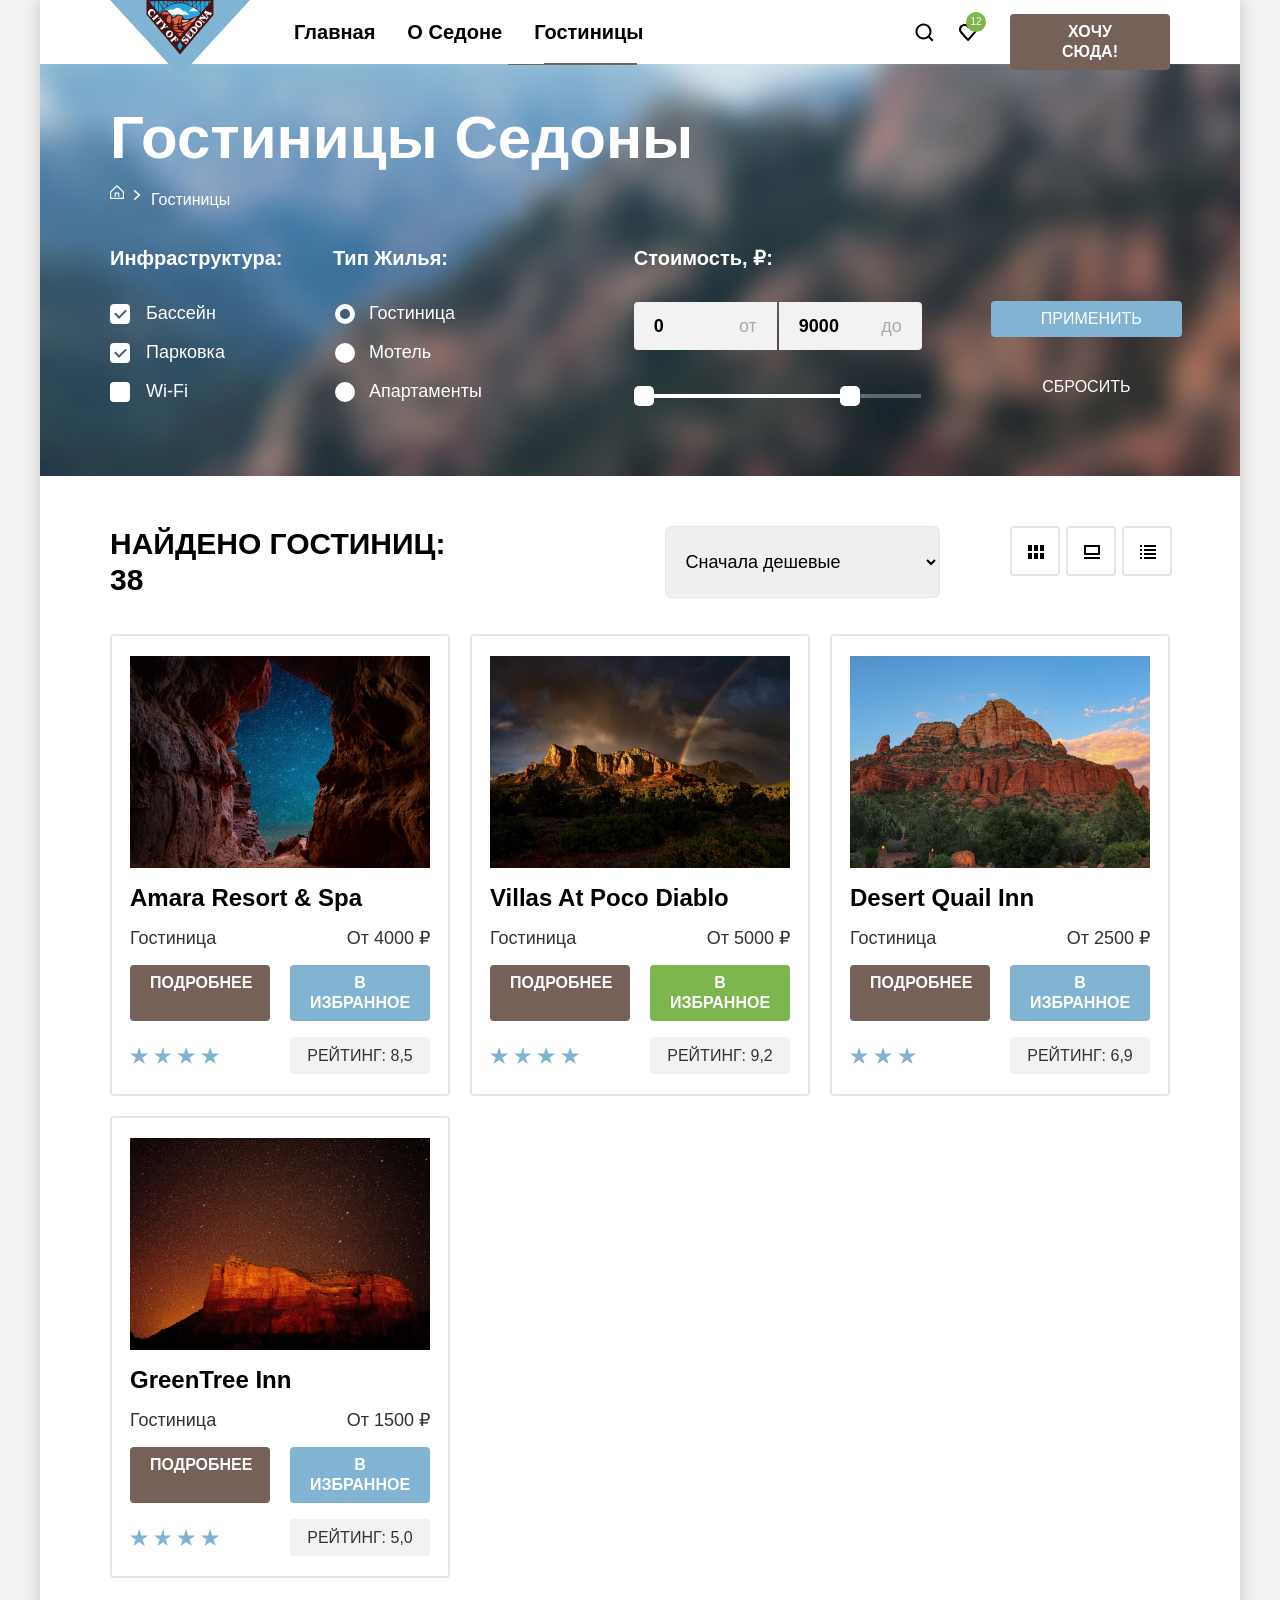
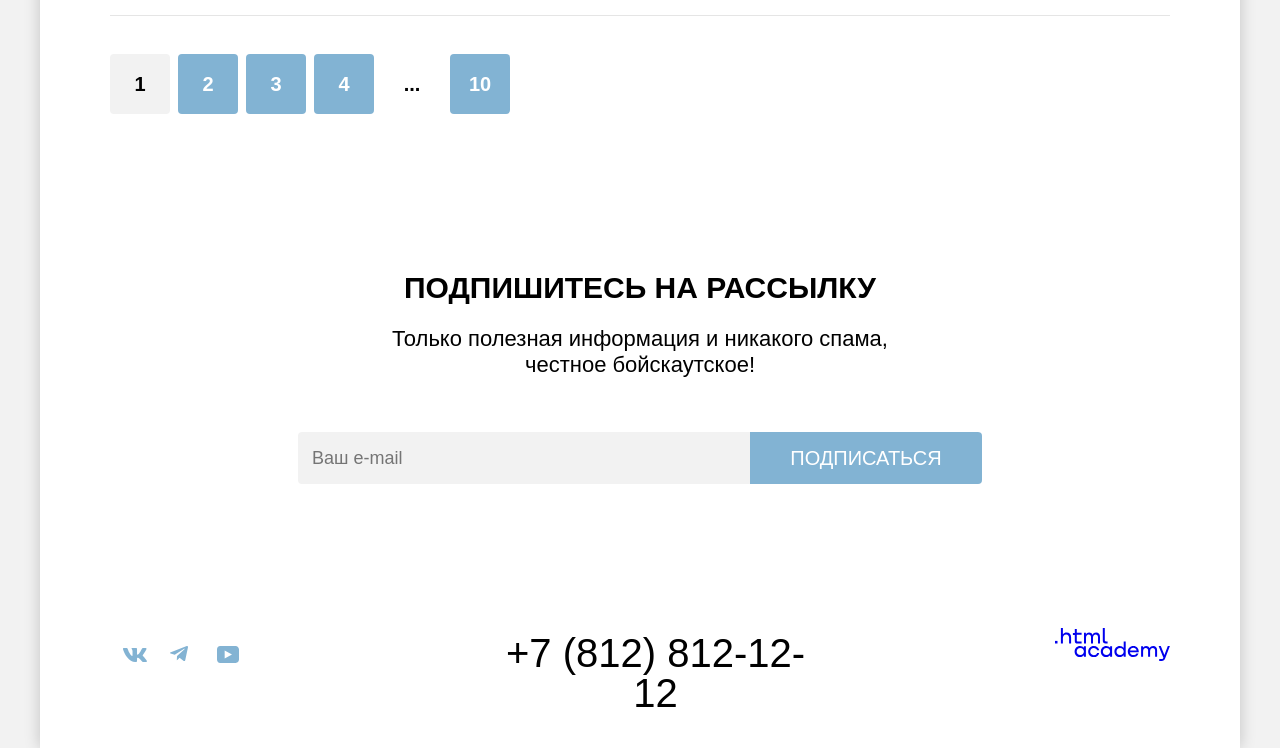
==== catalog.html @ 7a1e3cd8 "Merge pull request #1 from EleonoraZhuravlyova/master" ====
<!DOCTYPE html>
<html lang="ru">

  <head>
    <meta charset="utf-8">
    <title>Каталог</title>
    <link rel="stylesheet" href="styles/styles.css">
  </head>

  <body>
    <div class="page">
      <header class="header">
        <a class="logo-sedona-link" href="https://htmlacademy.ru/">
          <img class="logo-sedona" src="images/logo-sedona.svg" width="140" height="70" alt="Логотип Седона">
        </a>
        <nav class="nav">
          <ul class="nav-list">
            <li class="nav-item">
              <a class="nav-link" href="index.html">Главная</a>
            </li>
            <li class="nav-item">
              <a class="nav-link" href="#">О Седоне</a>
            </li>
            <li class="nav-item activ-page-hotels">
              <a class="nav-link" href="catalog.html">Гостиницы</a>
            </li>
          </ul>
          <ul class="nav-user">
            <li class="nav-user-item">
              <a class="search" href="#">
                <span class="visually-hidden">Поиск</span>
              </a>
            </li>
            <li class="nav-user-item">
              <a class="favorites" href="#">
                <span class="visually-hidden">Избранное</span>
                <span class="number-favorites">12</span>
              </a>
            </li>
            <li class="nav-user-item nav-button">
              <a class="button-wish" href="#">Хочу сюда!</a>
            </li>
          </ul>
        </nav>
      </header>

      <main class="main-inner">
        <div class="inner">
          <header class="inner-header">
            <h1 class="inner-header-title">Гостиницы Седоны</h1>
            <ul class="breadcrumbs">
              <li class="breadcrumbs-item">
                <a class="breadcrumbs-link breadcrumbs-home" href="index.html">
                  <span class="visually-hidden">Домой</span>
                </a>
              </li>
              <li class="breadcrumbs-item">
                <a class="breadcrumbs-link">Гостиницы</a>
              </li>
            </ul>
          </header>


          <form class="filters" action="https://echo.htmlacademy.ru/" method="get">
            <h2 class="visually-hidden">Фильтры</h2>
            <fieldset class="filter-box comfort-box">
              <legend class="filter-title">Инфраструктура:</legend>
              <ul class="filter-list">
                <li class="filter-item">
                  <input class="filter-check control visually-hidden" type="checkbox" name="pool" id="pool" checked>
                  <label class="filter-label control-label checkbox" for="pool">Бассейн</label>
                </li>
                <li class="filter-item">
                  <input class="filter-check control visually-hidden" type="checkbox" name="parking" id="parking"
                    checked>
                  <label class="filter-label control-label checkbox" for="parking">Парковка</label>
                </li>
                <li class="filter-item">
                  <input class="filter-check control visually-hidden" type="checkbox" name="wi-fi" id="wi-fi">
                  <label class="filter-label control-label checkbox" for="wi-fi">Wi-Fi</label>
                </li>
              </ul>
            </fieldset>
            <fieldset class="filter-box type-box">
              <legend class="filter-title">Тип жилья:</legend>
              <ul class="filter-list">
                <li class="filter-item">
                  <input class="filter-check control visually-hidden" type="radio" name="type-house" id="hotel"
                    value="hotel" checked>
                  <label class="filter-label control-label radiobox" for="hotel">Гостиница</label>
                </li>
                <li class="filter-item">
                  <input class="filter-check control visually-hidden" type="radio" name="type-house" id="motel"
                    value="motel">
                  <label class="filter-label control-label radiobox" for="motel">Мотель</label>
                </li>
                <li class="filter-item">
                  <input class="filter-check control visually-hidden" type="radio" name="type-house" id="apartments"
                    value="apartments">
                  <label class="filter-label control-label radiobox" for="apartments">Апартаменты</label>
                </li>
              </ul>
            </fieldset>
            <fieldset class="filter-box price-box">
              <legend class="filter-title">Стоимость, ₽:</legend>
              <ul class="range-form">
                <li class="range-item">
                  <input class="range-input input-min" type="number" name="min-price" id="min-price" value="0">
                  <label class="range-label label-min" for="min-price">от</label>
                </li>
                <li class="range-item">
                  <input class="range-input input-max" type="number" name="max-price" id="max-price" value="9000">
                  <label class="range-label label-max" for="max-price">до</label>
                </li>
              </ul>
              <div class="range-box">
                <div class="range-scale">
                  <div class="range-bar" style="left: 0; width: 226px">
                    <button class="range-toggle toggle-min" type="button">
                      <span class="visually-hidden">Изменить минимальную цену</span>
                    </button>
                    <button class="range-toggle toggle-max" type="button">
                      <span class="visually-hidden">Изменить максимальную цену</span>
                    </button>
                  </div>
                </div>
              </div>
            </fieldset>
            <div class="button-filter">
              <button class="button-look" type="submit">Применить</button>
              <button class="button-reset" type="submit">Сбросить</button>
            </div>
          </form>
        </div>

        <div class="inner-hotel">
          <section class="sorting">
            <h3 class="sorting-title">Найдено гостиниц: 38</h3>
            <select class="sorting-control" aria-label="Сортировка">
              <option value="cheap">Сначала дешевые</option>
              <option value="popular">Сначала популярные</option>
              <option value="expensive">Сначала дорогие</option>
            </select>
            <ul class="view-lists">
              <li class="view-item">
                <a class="view-cards dark-border" href="#">
                  <span class="visually-hidden">Показать карточки</span>
                </a>
              </li>
              <li class="view-item light-border">
                <a class="view-card" href="#">
                  <span class="visually-hidden">Показать карточку</span>
                </a>
              </li>
              <li class="view-item">
                <a class="view-list" href="#">
                  <span class="visually-hidden">Показать список</span>
                </a>
              </li>
            </ul>
          </section>
          <section class="cards-hotels">
            <h2 class="visually-hidden">Карточки отелей</h2>
            <ul class="card-list">
              <li class="card">
                <a class="card-link" href="#">
                  <img class="card-img" src="/images/hotels/amara.jpg" width="300" height="212"
                    alt="Amara Resort & Spa">
                  <h2 class="card-title">Amara Resort & Spa</h2>
                </a>
                <div class="card-text">
                  <span class="description">Гостиница</span>
                  <span class="description-price">От 4000 ₽</span>
                </div>
                <div class="buttons">
                  <a class="link-details" href="#">подробнее</a>
                  <button class="button-favorites" type="submit">в избранное</button>
                </div>
                <div class="rating">
                  <span class="rating-stars stars-four"></span>
                  <span class="visually-hidden">Рейтинг гостиницы - 4 звезды</span>
                  <span class="rating-text">Рейтинг: 8,5</span>
                </div>
              </li>
              <li class="card">
                <a class="card-link" href="#">
                  <img class="card-img" src="/images/hotels/diablo.jpg" width="300" height="212"
                    alt="Amara Resort & Spa">
                  <h2 class="card-title">Villas at Poco Diablo</h2>
                </a>
                <div class="card-text">
                  <span class="description">Гостиница</span>
                  <span class="description-price">От 5000 ₽</span>
                </div>
                <div class="buttons">
                  <a class="link-details" href="#">подробнее</a>
                  <button class="button-favorites added-favorites" type="submit">в избранное</button>
                </div>
                <div class="rating">
                  <span class="rating-stars stars-four"></span>
                  <span class="visually-hidden">Рейтинг гостиницы - 4 звезды</span>
                  <span class="rating-text">Рейтинг: 9,2</span>
                </div>
              </li>
              <li class="card">
                <a class="card-link" href="#">
                  <img class="card-img" src="/images/hotels/desert.jpg" width="300" height="212"
                    alt="Amara Resort & Spa">
                  <h2 class="card-title">Desert Quail Inn</h2>
                </a>
                <div class="card-text">
                  <span class="description">Гостиница</span>
                  <span class="description-price">От 2500 ₽</span>
                </div>
                <div class="buttons">
                  <a class="link-details" href="#">подробнее</a>
                  <button class="button-favorites" type="submit">в избранное</button>
                </div>
                <div class="rating">
                  <span class="rating-stars stars-three"></span>
                  <span class="visually-hidden">Рейтинг гостиницы - 3 звезды</span>
                  <span class="rating-text">Рейтинг: 6,9</span>
                </div>
              </li>
              <li class="card">
                <a class="card-link" href="#">
                  <img class="card-img" src="/images/hotels/greentree.jpg" width="300" height="212"
                    alt="Amara Resort & Spa">
                  <h2 class="card-title">GreenTree Inn</h2>
                </a>
                <div class="card-text">
                  <span class="description">Гостиница</span>
                  <span class="description-price">От 1500 ₽</span>
                </div>
                <div class="buttons">
                  <a class="link-details" href="#">подробнее</a>
                  <button class="button-favorites" type="submit">в избранное</button>
                </div>
                <div class="rating">
                  <span class="rating-stars stars-four"></span>
                  <span class="visually-hidden">Рейтинг гостиницы - 2 звезды</span>
                  <span class="rating-text">Рейтинг: 5,0</span>
                </div>
              </li>
            </ul>
          </section>
          <ul class="pagins">
            <li>
              <a class="pagins-link pagins-active">1</a>
            </li>
            <li>
              <a class="pagins-link" href="#">2</a>
            </li>
            <li>
              <a class="pagins-link" href="#">3</a>
            </li>
            <li>
              <a class="pagins-link" href="#">4</a>
            </li>
            <li>
              <a class="pagins-link pagins-empty" href="#">...</a>
            </li>
            <li>
              <a class="pagins-link" href="#">10</a>
            </li>
          </ul>
        </div>

        <section class="sub">
          <h2 class="sub-title">Подпишитесь на рассылку</h2>
          <p class="sub-text">Только полезная информация и никакого спама, <br>честное бойскаутское!</p>
          <form class="sub-form" action="https://echo.htmlacademy.ru/" method="post">
            <input class="input-email" type="email" name="email" placeholder="Ваш e-mail" required>
            <button class="button-sub" type="submit">Подписаться</button>
          </form>
        </section>
      </main>

      <footer class="page-footer">
        <section class="socials">
          <h2 class="visually-hidden">Социальные сети</h2>
          <ul class="socials-list">
            <li class="socials-item">
              <a class="socials-link vkontakte" href="https://vk.com/htmlacademy">
                <svg width="24" height="14" viewBox="0 0 24 14" fill="none" xmlns="http://www.w3.org/2000/svg">
                  <path fill-rule="evenodd" clip-rule="evenodd"
                    d="M23.45 0.948C23.616 0.402 23.45 0 22.655 0H20.03C19.362 0 19.054 0.347 18.887 0.73C18.887 0.73 17.552 3.926 15.661 6.002C15.049 6.604 14.771 6.795 14.437 6.795C14.27 6.795 14.019 6.604 14.019 6.057V0.948C14.019 0.292 13.835 0 13.279 0H9.151C8.734 0 8.483 0.304 8.483 0.593C8.483 1.214 9.429 1.358 9.526 3.106V6.904C9.526 7.737 9.373 7.888 9.039 7.888C8.149 7.888 5.984 4.677 4.699 1.003C4.45 0.288 4.198 0 3.527 0H0.9C0.15 0 0 0.347 0 0.73C0 1.412 0.89 4.8 4.145 9.281C6.315 12.341 9.37 14 12.153 14C13.822 14 14.028 13.632 14.028 12.997V10.684C14.028 9.947 14.186 9.8 14.715 9.8C15.105 9.8 15.772 9.992 17.33 11.467C19.11 13.216 19.403 14 20.405 14H23.03C23.78 14 24.156 13.632 23.94 12.904C23.702 12.18 22.852 11.129 21.725 9.882C21.113 9.172 20.195 8.407 19.916 8.024C19.527 7.533 19.638 7.314 19.916 6.877C19.916 6.877 23.116 2.451 23.449 0.948H23.45Z"
                    fill="currentColor" />
                </svg>
                <span class="visually-hidden">Vkontakte</span>
              </a>
            </li>
            <li class="socials-item">
              <a class="socials-link telegram" href="https://t.me/htmlacademy ">
                <svg width="18" height="16" viewBox="0 0 18 16" fill="none" xmlns="http://www.w3.org/2000/svg">
                  <path
                    d="M16.785 0.0992597L0.840489 6.24776C-0.247661 6.68481 -0.241365 7.29184 0.640845 7.56253L4.73445 8.83953L14.2058 2.8637C14.6537 2.59121 15.0629 2.7378 14.7265 3.03636L7.05283 9.96185H7.05103L7.05283 9.96275L6.77045 14.1823C7.18413 14.1823 7.36669 13.9925 7.59871 13.7686L9.58705 11.8351L13.7229 14.89C14.4855 15.31 15.0332 15.0941 15.2229 14.1841L17.9379 1.38885C18.2158 0.274623 17.5126 -0.229883 16.785 0.0992597Z"
                    fill="currentColor" />
                </svg>
                <span class="visually-hidden">Telegram</span>
              </a>
            </li>
            <li class="socials-item">
              <a class="socials-link youtube" href="https://www.youtube.com/user/htmlacademyru">
                <svg width="22" height="17" viewBox="0 0 22 17" fill="none" xmlns="http://www.w3.org/2000/svg">
                  <path
                    d="M18.607 0H3.17413C1.31343 0 0 1.59375 0 3.4V13.4937C0 15.4062 1.31343 17 3.17413 17H18.8259C20.4677 17 22 15.4062 22 13.6V3.4C21.7811 1.59375 20.4677 0 18.607 0ZM7.66169 12.5375V4.4625L14.995 8.5L7.66169 12.5375Z"
                    fill="currentColor" />
                </svg>
                <span class="visually-hidden">Youtube</span>
              </a>
            </li>
          </ul>
        </section>
        <section class="contacts">
          <h2 class="visually-hidden">Контакты</h2>
          <a class="number" href="tel:+78128121212">+7 (812) 812-12-12</a>
        </section>
        <section class="creator">
          <h2 class="visually-hidden">Лого академии</h2>
          <a class="logo-academy-link" href="#">
            <svg width="115" height="33" viewBox="0 0 115 33" role="img" aria-label="Logo academy" fill="none"
              xmlns="http://www.w3.org/2000/svg">
              <path d="M0 12.9V15.5H2.5V12.9H0Z" fill="currentColor" />
              <path
                d="M11.6 4.5C10 4.5 8.8 5.2 8 6.2H7.9V0H5.9V15.5H7.9V10.2C7.9 8.1 9.2 6.6 11.2 6.6C13 6.6 14.1 8 14.1 9.8V15.5H16.1V9.4C16.2 6.4 14.3 4.5 11.6 4.5Z"
                fill="currentColor" />
              <path
                d="M26.6 4.8H21.8V1.1H19.8V4.9H17.9V6.9H19.8V12.9C19.8 14.6 20.8 15.6 22.5 15.6H26.6V13.6H22.9C22.2 13.6 21.8 13.2 21.8 12.5V6.8H26.6V4.8Z"
                fill="currentColor" />
              <path
                d="M41.1 4.6C39.5 4.6 38.2 5.4 37.6 6.7H37.5C36.9 5.5 35.7 4.6 34.1 4.6C32.7 4.6 31.6 5.4 31 6.4H30.9V4.8H29V15.4H31V10C31 8 32 6.5 33.6 6.5C35.1 6.5 36 7.5 36 9.1V15.4H38V9.8C38 7.4 39.4 6.5 40.6 6.5C42.1 6.5 43 7.5 43 9.1V15.4H45V8.9C45.1 6.4 43.6 4.6 41.1 4.6Z"
                fill="currentColor" />
              <path d="M47.8 12.7C47.8 14.4 48.8 15.4 50.6 15.4H52.6V13.4H50.9C50.2 13.4 49.8 13 49.8 12.3V0H47.8V12.7Z"
                fill="currentColor" />
              <path
                d="M28.9 19.7C28 18.6 26.7 17.9 25 17.9C21.9 17.9 19.6 20.2 19.6 23.5C19.6 26.8 21.9 29.1 25 29.1C26.8 29.1 28 28.3 28.8 27.2H28.9V28.8H30.9V18.2H28.9V19.7ZM25.3 27.1C23.1 27.1 21.7 25.5 21.7 23.5C21.7 21.5 23.1 19.9 25.3 19.9C27.5 19.9 28.9 21.5 28.9 23.5C28.9 25.4 27.5 27.1 25.3 27.1Z"
                fill="currentColor" />
              <path
                d="M44.2 22C43.7 19.6 41.6 17.9 38.8 17.9C35.4 17.9 33.2 20.4 33.2 23.5C33.2 26.6 35.4 29.1 38.8 29.1C41.6 29.1 43.7 27.3 44.2 24.9H42.1C41.7 26.2 40.4 27.2 38.8 27.2C36.6 27.2 35.2 25.6 35.2 23.6C35.2 21.6 36.6 20 38.8 20C40.4 20 41.6 21 42.1 22.2H44.2V22Z"
                fill="currentColor" />
              <path
                d="M55.1 19.7C54.2 18.6 52.9 17.9 51.2 17.9C48.1 17.9 45.8 20.2 45.8 23.5C45.8 26.8 48.1 29.1 51.2 29.1C53 29.1 54.2 28.3 55 27.2H55.1V28.8H57.1V18.2H55.1V19.7ZM51.5 27.1C49.3 27.1 47.9 25.5 47.9 23.5C47.9 21.5 49.3 19.9 51.5 19.9C53.7 19.9 55.1 21.5 55.1 23.5C55.1 25.4 53.6 27.1 51.5 27.1Z"
                fill="currentColor" />
              <path
                d="M68.7 19.8C67.8 18.7 66.5 17.9 64.8 17.9C61.7 17.9 59.4 20.2 59.4 23.5C59.4 26.8 61.6 29.1 64.8 29.1C66.5 29.1 67.8 28.3 68.6 27.3H68.7V28.8H70.7V13.4H68.7V19.8ZM65.1 27.1C62.9 27.1 61.5 25.5 61.5 23.5C61.5 21.5 62.9 19.9 65.1 19.9C67.3 19.9 68.7 21.5 68.7 23.5C68.6 25.5 67.2 27.1 65.1 27.1Z"
                fill="currentColor" />
              <path
                d="M78.3 17.9C75 17.9 72.8 20.4 72.8 23.5C72.8 26.5 74.9 29.1 78.3 29.1C80.8 29.1 82.8 27.8 83.5 25.5H81.4C80.9 26.5 79.8 27.1 78.4 27.1C76.5 27.1 75.1 25.8 75 24.2H83.8C84 20.6 81.8 17.9 78.3 17.9ZM78.3 19.8C80 19.8 81.3 20.8 81.6 22.4H75.1C75.4 20.9 76.6 19.8 78.3 19.8Z"
                fill="currentColor" />
              <path
                d="M98.2 17.9C96.6 17.9 95.3 18.7 94.6 19.9H94.5C93.9 18.7 92.7 17.9 91.1 17.9C89.7 17.9 88.6 18.6 88 19.7V18.2H86.1V28.8H88.1V23.4C88.1 21.4 89.1 20 90.7 19.9C92.2 19.9 93.1 20.9 93.1 22.5V28.8H95.1V23.2C95.1 20.8 96.5 19.9 97.7 19.9C99.2 19.9 100.1 20.9 100.1 22.5V28.8H102.1V22.3C102.2 19.7 100.7 17.9 98.2 17.9Z"
                fill="currentColor" />
              <path
                d="M109.4 27L105.8 18.1H103.6L108.4 29.7C108.1 30.6 107.7 30.9 106.7 30.9H104.2V32.9H106.7C108.5 32.9 109.5 32.1 110.2 30.3L114.9 18.1H112.8L109.4 27Z"
                fill="currentColor" />
            </svg>
          </a>
        </section>
      </footer>
    </div>
  </body>

</html>
---- styles/styles.css ----
@font-face {
  font-family: "PT Sans";
  font-weight: 400;
  font-style: normal;
  src: url("../fonts/ptsans-400.woff2") format("woff2");
  font-display: swap;
}

@font-face {
  font-family: "PT Sans";
  font-weight: 700;
  font-style: normal;
  src: url("../fonts/ptsans-700.woff2") format("woff2");
  font-display: swap;
}

.visually-hidden {
  position: absolute;
  width: 1px;
  height: 1px;
  margin: -1px;
  padding: 0;
  overflow: hidden;
  border: 0;
  clip: rect(0 0 0 0);
}

html {
  height: 100%;
}

body {
  margin: 0;
  font-family: "PS Sans", sans-serif;
  font-size: 18px;
  line-height: 21px;
  font-weight: 400;
  background-color: #f2f2f2;
  height: 100%;
}

.page {
  background-color: #ffffff;
  width: 1200px;
  margin: 0 auto;
  box-shadow: 0 0 15px 0 rgba(0, 0, 0, 0.2);
  display: flex;
  flex-direction: column;
  min-height: 100%;
}

.header {
  position: relative;
  padding-left: 238px;
  padding-right: 70px;
}

.logo-sedona-link {
  position: absolute;
  top: 0;
  left: 70px;
}

.nav {
  display: flex;
  justify-content: space-between;
}

.nav-list {
  display: flex;
  flex-wrap: wrap;
  width: 485px;
  margin: 0;
  padding: 0;
  list-style: none;
  color: #000000;
}

.nav-link {
  display: block;
  text-decoration: none;
  color: #000000;
  padding: 20px 16px;
  font-family: PT Sans, sans-serif;
  font-size: 20px;
  line-height: 24px;
  font-weight: 700;
  text-align: center;
}

.activ-page-home {
  position: relative;
}

.activ-page-home:before {
  position: absolute;
  content: "";
  width: 68px;
  height: 2px;
  background-color: #756257;
  bottom: -1px;
  left: calc(50% - 35px);
  z-index: 3;
}

.activ-page-hotels {
  position: relative;
}

.activ-page-hotels:before {
  position: absolute;
  content: "";
  width: 93px;
  height: 2px;
  background-color: #756257;
  bottom: -1px;
  left: calc(50% - 45px);
  z-index: 3;
}

.nav-user {
  display: flex;
  flex-wrap: wrap;
  justify-content: end;
  align-items: center;
  list-style: none;
  margin: 0;
  padding: 0;
  width: 413px;
  color: #ffffff;
}

.nav-button {
  width: 160px;
  height: 36px;
  padding: 14px 0 14px 20px;
}

.nav-icon {
  width: 44px;
  height: 64px;
}

.search {
  background: url("../images/icons/search.svg");
  background-repeat: no-repeat;
  background-position: center;
  display: block;
  width: 20px;
  height: 20px;
  padding: 22px 12px;
}

.favorites {
  background: url("../images/icons/heart.svg");
  background-repeat: no-repeat;
  background-position: center;
  display: block;
  width: 20px;
  height: 20px;
  padding: 22px 12px;

}

.number-favorites {
  font-size: 10px;
  line-height: 10px;
  font-weight: 400;
  background-color: #7db54f;
  color: #ffffff;
  text-decoration: none;
  padding: 3px 2px;
  position: absolute;
  top: 12px;
  right: 254px;
  min-width: 20px;
  height: 20px;
  border-radius: 10px;
  box-sizing: border-box;
  display: flex;
  justify-content: center;
  align-items: center;
}

.button-wish {
  display: block;
  padding: 8px 34px;
  text-decoration: none;
  text-align: center;
  text-transform: uppercase;
  color: #ffffff;
  background-color: #756157;
  font-family: PT Sans, sans-serif;
  font-size: 16px;
  line-height: 20px;
  font-weight: 700;
  border: none;
  border-radius: 4px;

}

.main {
  flex-grow: 1;
}

h2 {
  margin: 0;
  text-transform: uppercase;
}

p {
  margin: 0;
}

.welcome {
  background-color: #334d57;
  background-image: url("../images/separator.svg"), url("../images/index-background.jpg");
  background-repeat: no-repeat;
  background-size: 1200px 57px, cover;
  background-position: left 0 bottom 0, 0 0;
  padding-top: 51px;
  padding-bottom: 82px;
  min-height: 485px;
  box-sizing: border-box;
}

.welcome-logo {
  display: block;
  margin: 0 auto;
}

.advertising {
  text-align: center;
}

.advertising-title {
  padding-top: 69px;
  padding-bottom: 25px;
  width: 651px;
  margin: 0 auto;
  font-family: PT Sans, sans-serif;
  font-size: 30px;
  line-height: 36px;
  font-weight: 700;
}

.advertising-text {
  padding-bottom: 69px;
  width: 651px;
  margin: 0 auto;
  font-family: PT Sans, sans-serif;
  font-size: 22px;
  line-height: 26px;
  font-weight: 400;
}

.reasons-list {
  display: grid;
  grid-template-columns: 400px 400px 400px;
  list-style: none;
  padding: 0;
  margin: 0;
}

.reasons-item {
  min-height: 385px;
}

.reasons-title {
  padding-top: 112px;
  padding-bottom: 31px;
  width: 230px;
  margin: 0 auto;
  font-family: PT Sans, sans-serif;
  font-size: 24px;
  line-height: 28px;
  font-weight: 700;
  text-transform: uppercase;
  text-align: center;
  position: relative;
}

.reasons-title::before {
  position: absolute;
  content: "";
  width: 60px;
  height: 2px;
  background-color: rgba(0, 0, 0, 0.3);
  bottom: 0;
  left: calc(50% - 30px);
  z-index: 3;
}

.reasons-text {
  width: 230px;
  margin: 0 auto;
  padding-top: 31px;
  font-family: PT Sans, sans-serif;
  font-size: 18px;
  line-height: 21px;
  font-weight: 400;
  text-align: center;
}

.reasons-item:nth-child(2n) {
  background-color: rgba(131, 179, 211, 0.2);
}

.reasons-item:nth-child(2n-1) {
  background-color: rgba(131, 179, 211, 0.122);
}

.reasons-photo {
  grid-column: 1/-1;
}

.reasons-photo .reasons-item {
  display: flex;
}

.reasons-photo .reasons-box {
  background-color: #82b3d3;
  color: #ffffff;
  width: 400px;
}

.reasons-photo .reasons-title {
  padding-top: 102px;
}

.reasons-photo .reasons-title::before {
  background-color: #ffffff;
}

.invite {
  text-align: center;
}

.invite-title {
  padding-top: 64px;
  padding-bottom: 20px;
  width: 505px;
  margin: 0 auto;
  font-family: PT Sans, sans-serif;
  font-size: 30px;
  line-height: 36px;
  font-weight: 700;
}

.invite-text {
  padding-bottom: 64px;
  width: 505px;
  margin: 0 auto;
  font-family: PT Sans, sans-serif;
  font-size: 22px;
  line-height: 26px;
  font-weight: 400;
}

.adviсe-list {
  display: flex;
  justify-content: space-between;
  align-items: center;
  list-style: none;
  width: 1200px;
  padding: 0;
  margin: 0;
}

.adviсe-item {
  padding: 81px 85px;
}

.home {
  background: url("../images/icons/home.svg");
  background-repeat: no-repeat;
  background-position: 164px 80px;
}

.food {
  background: url("../images/icons/food.svg");
  background-repeat: no-repeat;
  background-position: 164px 80px;
}

.present {
  background: url("../images/icons/present.svg");
  background-repeat: no-repeat;
  background-position: 168px 80px;
}

.adviсe-item:nth-child(2n-1) {
  background-color: #83B3D31F;
}

.adviсe-title {
  margin: 0;
  text-transform: uppercase;
  text-align: center;
  padding: 102px 0 30px 0;
  width: 230px;
  font-family: PT Sans, sans-serif;
  font-size: 24px;
  line-height: 28px;
  font-weight: 700;
}

.adviсe-text {
  text-align: center;
  width: 230px;
  font-family: PT Sans, sans-serif;
  font-size: 18px;
  line-height: 21px;
  font-weight: 400;
}

.hotel-search {
  text-align: center;
  padding-bottom: 96px;
}

.hotel-title {
  padding-top: 96px;
  padding-bottom: 20px;
  width: 592px;
  margin: 0 auto;
  font-family: PT Sans, sans-serif;
  font-size: 30px;
  line-height: 36px;
  font-weight: 700;
}

.hotel-text {
  padding-bottom: 54px;
  width: 592px;
  margin: 0 auto;
  font-family: PT Sans, sans-serif;
  font-size: 22px;
  line-height: 26px;
  font-weight: 400;
}

.sub-hotel-search {
  display: block;
  background-color: #756157;
  color: #ffffff;
  text-decoration: none;
  border: none;
  border-radius: 4px;
  text-transform: uppercase;
  text-align: center;
  box-sizing: border-box;
  padding: 8px 48px;
  font-family: PT Sans, sans-serif;
  font-size: 20px;
  line-height: 36px;
  font-weight: 700;
  width: 375px;
  min-height: 52px;
  margin: 0 auto;
}

.sub-index {
  background-color: #334d57;
  background-image: url("../images/subscribe-background.jpg");
  background-repeat: no-repeat;
  background-size: cover;
  color: #ffffff;
  text-align: center;
}

.sub {
  background-color: #ffffff;
  color: #000000;
  text-align: center;
}

.sub-title {
  padding-top: 96px;
  padding-bottom: 20px;
  width: 684px;
  margin: 0 auto;
  font-family: PT Sans, sans-serif;
  font-size: 30px;
  line-height: 36px;
  font-weight: 700;
}

.sub-text {
  padding-bottom: 54px;
  width: 684px;
  margin: 0 auto;
  font-family: PT Sans, sans-serif;
  font-size: 22px;
  line-height: 26px;
  font-weight: 400;
}

.sub-form {
  display: flex;
  margin: 0 auto;
  width: 684px;
  padding-bottom: 104px;
  height: 52px;
}

.input-email-index {
  border: none;
  width: 415px;
  border-radius: 4px 0 0 4px;
  padding: 14px 20px 14px 20px;
  font-family: PT Sans, sans-serif;
  font-size: 18px;
  line-height: 24px;
  font-weight: 400;
}

.input-email {
  background-color: #f2f2f2;
  border: none;
  width: 424px;
  border-radius: 4px 0 0 4px;
  padding: 20px 14px;
  font-family: PT Sans, sans-serif;
  font-size: 18px;
  line-height: 24px;
  font-weight: 400;
}

.button-sub {
  background-color: #82b3d3;
  color: #ffffff;
  border: none;
  border-radius: 0 4px 4px 0;
  text-decoration: none;
  text-transform: uppercase;
  text-align: center;
  padding: 0;
  font-family: "PT Sans", sans-serif;
  font-size: 20px;
  line-height: 36px;
  font-weight: 400;
  width: 232px;
}

.page-footer {
  display: flex;
  width: 1060px;
  padding: 40px 70px 30px 70px;
  justify-content: space-between;
}

.socials {
  width: 145px;
}

.socials-list {
  display: flex;
  justify-content: center;
  align-items: center;
  list-style: none;
  padding: 5px 0;
  margin: 0;
}

.socials-item {
  width: 47px;
  height: 40px;
}

.socials-link {
  color: #83b3d3;
  background-repeat: no-repeat;
  display: block;
  background-position: center;
  width: 24px;
  height: 14px;
  padding: 13px 11px;
}

.socials-link:hover {
  color: #68a2ca;
}

.socials-link:focus {
  color: #68a2ca;
  outline: none;
}

.socials-link:active {
  color: rgba(104, 163, 202, 0.3);
}

.number .number:hover {
  color: #756157;
}

.number:focus {
  color: #756157;
  outline: none;
}

.number:active {
  color: rgba(117, 97, 87, 0.3);
}

.logo-academy-link:hover {
  color: #756157;
}

.logo-academy-link:focus {
  color: #756157;
  outline: none;
}

.logo-academy-link:active {
  color: rgba(117, 97, 87, 0.3);
}

.contacts {
  width: 720px;
}

.number {
  display: block;
  text-decoration: none;
  text-align: center;
  color: #000000;
  font-family: PT Sans, sans-serif;
  font-size: 40px;
  line-height: 40px;
  font-weight: 400;
  padding: 5px 195px;
  min-width: 331px;
}

.creator {
  width: 115px;
}

.logo-academy {
  display: block;
  padding: 8px 0;
}

.inner {
  background: url("../images/filter-backgroud.jpg");
  background-color: #334d57;
  background-repeat: no-repeat;
  font-family: PT Sans, sans-serif;
}

.inner-header {
  color: #ffffff;
  font-family: PT Sans, sans-serif;
  width: 1060px;
  padding: 35px 70px 40px 70px;

}

.inner-header-title {
  width: 1060px;
  margin: 0;
  font-size: 60px;
  line-height: 78px;
  font-weight: 700;
  padding-bottom: 8px;
}

.breadcrumbs {
  display: flex;
  flex-wrap: wrap;
  list-style: none;
  font-size: 16px;
  line-height: 21px;
  font-weight: 400;
  padding: 0;
  margin: 0;
  height: 21px;
  gap: 24px;
}


.breadcrumbs-item:not(:first-child) {
  list-style-image: url("../images/icons/breadcrumbs-marker.svg");
  padding-left: 3px;
}

.breadcrumbs-home {
  background: url("../images/icons/breadcrumbs-home.svg");
  display: block;
  box-sizing: border-box;
  background-repeat: no-repeat;
  background-position: 0 0;
  background-size: cover;
  width: 12px;
  height: 13px;
  padding: 7px;
}

.breadcrumbs-link:hover {
  opacity: 0.6;
}

.breadcrumbs-link:focus {
  outline: none;
}

.breadcrumbs-link:active {
  opacity: 0.3;
}

.filters {
  display: flex;
  color: #ffffff;
  width: 1060px;
  padding: 0 70px 57px 70px;
}

.fieldset {
  padding: 0;
  margin: 0;
  font-family: "PS Sans", sans-serif;
}

.filter-box {
  margin: 0;
  border: none;
  padding: 0;
  column-gap: 20px;
}

.comfort-box {
  margin-right: 38px;
  width: 150px;
}

.type-box {
  margin-right: 82px;
  width: 150px;
}

.price-box {
  margin-right: 69px;
  width: 288px;
}

.filter-list {
  list-style: none;
  margin: 0;
  padding: 0;
  margin-right: 70px;
}

.filter-item {
  margin-bottom: 16px;
}

.filter-item:hover {
  opacity: 60%;
}

.filter-item:active {
  opacity: 30%;
}

.filter-title {
  display: block;
  font-family: inherit;
  font-size: 20px;
  line-height: 24px;
  font-weight: 700;
  padding: 0 0 32px 0;
  text-transform: capitalize;
}

.checkbox {
  padding-left: 36px;
  display: inline-block;
  position: relative;
  cursor: pointer;
}

.checkbox::before {
  content: "";
  width: 20px;
  height: 20px;
  position: absolute;
  left: 0;
  top: 2px;
  background-color: #ffffff;
  border-radius: 4px;
}

.checkbox::after {
  content: "";
  width: 9px;
  height: 5px;
  position: absolute;
  left: 5px;
  top: 7px;
  border-left: 2px solid #3f5e72;
  border-bottom: 2px solid #3f5e72;
  transform: rotate(-45deg);
  display: none;
}

checkbox::after:focus {
  border: 3px solid #82b3d3;
}

checkbox::after:active {
  border: 2px solid #82b3d3;
}

.radiobox {
  padding-left: 36px;
  display: inline-block;
  position: relative;
  cursor: pointer;
}

.radiobox::before {
  content: "";
  width: 20px;
  height: 20px;
  position: absolute;
  left: 2px;
  top: 2px;
  background-color: #ffffff;
  border-radius: 50%;
}

.radiobox::after {
  content: "";
  width: 10px;
  height: 10px;
  border-radius: 50%;
  position: absolute;
  left: 7px;
  top: 7px;
  background-color: #3f5e72;
  display: none;
}

.control:checked + .control-label::after {
  display: block
}

.filter-label {
  font-weight: 400;
  font-size: 18px;
  line-height: 23px;
}

.range-form {
  display: flex;
  list-style: none;
  column-gap: 2px;
  margin: 0;
  padding: 0;
}

.input-min {
  border-radius: 4px 0 0 4px;
}

.input-max {
  border-radius: 0 4px 4px 0;
}

.range-item {
  position: relative;
}

.range-input {
  width: 103px;
  padding: 12px 20px;
  font-family: inherit;
  font-weight: 700;
  font-size: 18px;
  line-height: 24px;
  background-color: #f2f2f2;
  border: none;
  position: relative;
}

.range-input:hover {
  background-color: #e5e5e5;
}

.range-input:focus {
  background-color: #e5e5e5;
  border: 2px solid #82b3d3;
}

.range-label {
  position: absolute;
  top: 12px;
  right: 20px;
  font-weight: 400;
  font-size: 18px;
  line-height: 24px;
  color: rgba(0, 0, 0, 0.3);
}

.range-input::-webkit-outer-spin-button,
.range-input::-webkit-inner-spin-button {
  -webkit-appearance: none;
  margin: 0;
}

.range-box {
  padding-top: 44px;
}

.range-scale {
  position: relative;
  width: 287px;
  height: 4px;
  background-color: rgba(255, 255, 255, 0.3);
}

.range-bar {
  position: absolute;
  height: 4px;
  background-color: #ffffff;
}

.range-toggle {
  position: absolute;
  width: 20px;
  height: 20px;
  background-color: #ffffff;
  border: none;
  border-radius: 5px;
  cursor: pointer;
}

.toggle-min {
  top: -8px;
  left: 0;
}

.toggle-max {
  top: -8px;
  right: 0;
}

.button-filter {
  display: flex;
  flex-direction: column;
  justify-content: end;
  padding: 0;
  margin: 0;
  width: 191px;
}

.button-look {
  background-color: #82b3d3;
  color: #ffffff;
  border: none;
  border-radius: 4px;
  text-decoration: none;
  text-transform: uppercase;
  text-align: center;
  padding: 8px 50px;
  font-family: PT Sans, sans-serif;
  font-size: 16px;
  line-height: 20px;
  font-weight: 400;
  width: 191px;
  margin-bottom: 32px;
}

.button-look:hover {
  background-color: #68a2ca;
}

.button-look:focus {
  background-color: #68a2ca;
}

.button-look:active {
  color: rgba(255, 255, 255, 0.3);
}

.button-look:disabled {
  background-color: #e5e5e5;
}

.button-reset {
  background-color: rgba(0, 0, 0, 0);
  color: #ffffff;
  border: none;
  border-radius: 4px;
  text-decoration: none;
  text-transform: uppercase;
  text-align: center;
  padding: 8px 50px;
  font-family: PT Sans, sans-serif;
  font-size: 16px;
  line-height: 20px;
  font-weight: 400;
  width: 191px;
  margin-bottom: 14px;
}

.button-reset:hover {
  opacity: 60%;
}

.button-reset:focus {
  border: 3px solid #82b3d3;
}

.button-reset:active {
  color: rgba(255, 255, 255, 0.3);
}

.button-reset:disabled {
  opacity: 10%;
}

.sorting {
  display: flex;
  justify-content: space-between;
  width: 1060px;
  padding: 50px 0 36px 0;
}

.sorting-title {
  display: flex;
  justify-content: center;
  align-items: center;
  margin: 0;
  font-family: PT Sans, sans-serif;
  font-size: 30px;
  line-height: 36px;
  font-weight: 700;
  text-transform: uppercase;
}

.sorting-control {
  box-sizing: border-box;
  padding: 12px 0 12px 16px;
  width: 292px;
  margin-right: 70px;
  margin-left: 200px;
  font-family: PT Sans, sans-serif;
  font-size: 18px;
  line-height: 21px;
  font-weight: 400;
  border-radius: 6px;
  border-color: #e5e5e5;
}

.sorting-control:hover {
  border: 2px solid #68a2ca;
}

.sorting-control:focus {
  border: 2px solid #68a2ca;
}

.sorting-control:disabled {
  border: 2px solid rgba(0, 0, 0, 0.3);
  color: rgba(0, 0, 0, 0.3);
}

.view-lists {
  display: grid;
  grid-template-columns: 48px 48px 48px;
  gap: 8px;
  width: 160px;
  list-style: none;
  padding: 0;
  margin: 0;
}

.view-item {
  width: 46px;
  height: 46px;
  border: 2px solid #e5e5e5;
  border-radius: 4px;
}

.view-item:hover {
  border: 2px solid #000000;
}

.view-item:focus {
  border: 2px solid #68a2ca;
}

.view-item:active {
  border: 2px solid #000000;
}

.view-cards {
  background-image: url("../images/icons/cards.svg");
  display: block;
  background-repeat: no-repeat;
  background-position: center;
  width: 16px;
  height: 14px;
  padding: 17px 16px;
}

.view-card {
  background-image: url("../images/icons/card.svg");
  display: block;
  background-repeat: no-repeat;
  background-position: center;
  width: 16px;
  height: 14px;
  padding: 17px 16px;
}

.view-list {
  background-image: url("../images/icons/list.svg");
  display: block;
  background-repeat: no-repeat;
  background-position: center;
  width: 16px;
  height: 14px;
  padding: 17px 16px;
}

.card-list {
  display: grid;
  grid-template-columns: 340px 340px 340px;
  margin: 0;
  padding: 0;
  list-style: none;
  gap: 20px;
}

.cards-hotels {
  margin-bottom: 40px;
}

.card {
  display: flex;
  flex-direction: column;
  align-items: center;
  padding: 20px;
  border: 2px solid #e5e5e5;
  border-radius: 4px;
}

.card-link {
  text-decoration: none;
}

.card-img {
  display: block;
}

.card-title {
  width: 300px;
  font-family: PT Sans, sans-serif;
  font-size: 24px;
  line-height: 28px;
  font-weight: 700;
  text-transform: capitalize;
  color: #000000;
  padding: 16px 0;
}

.card-text {
  display: flex;
  justify-content: space-between;
  font-family: PT Sans, sans-serif;
  font-size: 18px;
  line-height: 21px;
  font-weight: 400;
  color: #333333;
  width: 300px;
  padding-bottom: 16px;
}


.description {
  width: 140px;
}

.description-price {
  display: block;
  width: 140px;
  text-align: right;
}

.buttons {
  display: flex;
  column-gap: 20px;
  justify-content: space-between;
  font-family: PT Sans, sans-serif;
  padding-bottom: 16px;
}

.link-details {
  background-color: #756157;
  color: #ffffff;
  border: none;
  border-radius: 4px;
  text-decoration: none;
  text-transform: uppercase;
  text-align: center;
  padding: 8px 20px;
  box-sizing: border-box;
  font-family: PT Sans, sans-serif;
  font-size: 16px;
  line-height: 20px;
  font-weight: 700;
  width: 140px;
}

.link-details:hover {
  background-color: #615048;
}

.link-details:focus {
  background-color: #615048;
}

.link-details:active {
  color: rgba(255, 255, 255, 0.3);
}

.button-favorites {
  background-color: #82b3d3;
  color: #ffffff;
  border: none;
  border-radius: 4px;
  text-decoration: none;
  text-transform: uppercase;
  text-align: center;
  padding: 8px 20px;
  box-sizing: border-box;
  font-family: PT Sans, sans-serif;
  font-size: 16px;
  line-height: 20px;
  font-weight: 700;
  width: 140px;
}

.button-favorites:hover {
  background-color: #68a2ca;
}

.button-favorites:focus {
  background-color: #68a2ca;
}

.button-favorites:active {
  color: rgba(255, 255, 255, 0.3);
}

.button-favorites:disabled {
  background-color: #e5e5e5;
}

.added-favorites {
  background-color: #7db54f;
}

.added-favorites:hover {
  background-color: #6c9e42;
}

.added-favorites:focus {
  background-color: #6c9e42;
}

.added-favorites:active {
  color: rgba(255, 255, 255, 0.3);
}

.added-favorites:disabled {
  background-color: #e5e5e5;
}

.rating {
  display: flex;
  justify-content: space-between;
  width: 300px;
  align-items: center;
  margin: 0;
}

.rating-text {
  display: flex;
  justify-content: center;
  align-items: center;
  background-color: #f2f2f2;
  color: #333333;
  border-radius: 4px;
  text-decoration: none;
  text-transform: uppercase;
  box-sizing: border-box;
  font-family: PT Sans, sans-serif;
  font-size: 16px;
  line-height: 20px;
  font-weight: 400;
  width: 140px;
  min-height: 37px;
  margin-left: 55px;
}

.rating-stars {
  display: block;
  width: 18px;
  height: 17px;
  background: url("../images/icons/stars.svg") space 0 0;
}

.stars-two {
  width: 42px;
}

.stars-three {
  width: 66px;
}

.stars-four {
  width: 89px;
}

.stars-five {
  width: 95px;
}

.pagins {
  display: flex;
  justify-content: start;
  flex-wrap: wrap;
  column-gap: 8px;
  list-style: none;
  padding: 0;
  margin: 0;
  padding-top: 36px;
  padding-bottom: 60px;
  position: relative;
}

.pagins-link {
  display: flex;
  justify-content: center;
  align-items: center;
  text-decoration: none;
  font-family: PT Sans, sans-serif;
  font-size: 20px;
  line-height: 36px;
  font-weight: 700;
  color: #ffffff;
  background-color: #82b3d3;
  width: 60px;
  height: 60px;
  border-radius: 4px;
}

.pagins-link:active {
  color: rgba(255, 255, 255, 0.3)
}

.pagins-active {
  background-color: #f2f2f2;
  color: #000000;
}

.pagins-empty {
  background-color: #fff;
  color: #000000;
}

.pagins:before {
  position: absolute;
  content: "";
  width: 1060px;
  height: 1px;
  bottom: 158px;
  background-color: #e5e5e5;
  z-index: 3;
}

.inner-hotel {
  width: 1060px;
  margin: 0 auto;
}


.modal {
  position: fixed;
  top: 0;
  left: 0;
  width: 100%;
  height: 100%;
  background-color: rgba(242, 242, 242, 0.8);
  justify-content: center;
  align-items: center;
  display: none;
}

.modal-show {
  display: flex;
}

.modal-window {
  width: 717px;
  min-height: 576px;
  background-color: #ffffff;
  border-radius: 30px;
  box-shadow: 0 0 15px 0 rgba(0, 0, 0, 0.15);
  box-sizing: border-box;
  position: relative;
  padding: 64px 70px;
  font-family: "PT Sans", sans-serif;
  font-size: 16px;
  line-height: 20px;
  font-weight: 400;
}

.modal-title {
  font-family: inherit;
  font-size: 30px;
  line-height: 36px;
  font-weight: 700;
  text-transform: uppercase;
  padding-bottom: 64px;
}

.data-list {
  list-style: none;
  padding: 0;
  margin: 0;
  font-family: "PT Sans", sans-serif;
  font-size: 20px;
  line-height: 24px;
  font-weight: 700;
}

.data-item {
  display: flex;
  justify-content: space-between;
  margin-bottom: 23px;
  align-items: flex-start;
  min-height: 48px;
}

.label-title {
  display: block;
  min-width: 125px;
  padding: 12px 0;
  margin-right: 12px;
}

.data-input {
  background-image: url("../images/icons/date.svg");
  background-repeat: no-repeat;
  position: relative;
  box-sizing: border-box;
  width: 440px;
  min-height: 48px;
  background-color: #f2f2f2;
  border: none;
  padding-left: 20px;
  border-radius: 4px;
  background-position: 402px 14px;
  margin-bottom: 3px;
  font-family: "PT Sans", sans-serif;
  font-size: 18px;
  line-height: 24px;
  font-weight: 700;
}

.data-input:hover{
background-color: #e5e5e5;
}

.data-input:focus{
background-color: #e5e5e5;
border: 2px solid #83b3d3;
}

.modal-mess {
  font-family: "PT Sans", sans-serif;
  font-size: 16px;
  line-height: 21px;
  font-weight: 400;
  color: #333333;
  width: 440px;
  margin: 4px 20px;
}

.warning-mess {
  color: #ff5757;
}


.age-list {
  display: flex;
  justify-content: space-between;
  list-style: none;
  padding: 0;
  margin: 0;
  font-family: "PT Sans", sans-serif;
  font-size: 20px;
  line-height: 24px;
  font-weight: 700;
  margin-bottom: 48px;
}

.age-item {
  display: flex;
  height: 48px;
}

.button-number {
  display: flex;
  height: 48px;
}

.button-sign {
  padding: 0;
  margin: 0;
  width: 40px;
  color: rgba(117, 97, 87, 0.3);
  font-size: 26px;
  border: none;
}

.button-sign:hover {
  color: #000000;
}

.button-sign:focus {
  color: #000000;
  border: 2px solid #82b3d3;

}

.number-input {
  font-family: inherit;
  position: relative;
  width: 31px;
  font-weight: 700;
  font-size: 18px;
  line-height: 24px;
  background-color: #f2f2f2;
  border: none;
  padding: 0;
  box-sizing: border-box;
}

.number-input::placeholder {
  opacity: 0.6;
}

.kid-label {
  margin-right: 10px;
  color: #000000;
  font-weight: 700;
  font-size: 20px;
  line-height: 24px;
  padding-top: 12px;
  width: 122px;
}

.popover {
  position: relative;
}

.button-popover {
  align-self: center;
  width: 26px;
  height: 26px;
  background-color: #83b3d3;
  border-radius: 50%;
  border: none;
  color: #ffffff;
  font-family: inherit;
  font-size: 18px;
}

.popover-content {
  margin: 0;
  box-sizing: border-box;
  width: 256px;
  position: absolute;
  top: 100%;
  left: 50%;
  transform: translateX(-50%);
  display: none;
}

.popover-text {
  display: block;
  padding: 19px 18px 23px 22px;
  color: #ffffff;
  font-weight: 400;
  font-size: 16px;
  line-height: 20px;
  background-color: #333333;
  box-shadow: 0 15px 30px rgb(0, 0, 0, 0.3);
  border-radius: 10px;
  position: relative;
}

.popover-text:before {
  content: "";
  display: block;
  background-image: url("../img/popover.svg");
  background-repeat: no-repeat;
  background-size: contain;
  width: 26px;
  height: 26px;
  position: absolute;
  top: -11px;
  left: 115px;
}

.popover:hover .popover-content {
  display: block;
}

.popover:focus-within .popover-content {
  display: block;
}

.search-modal {
  width: 100%;
  height: 60px;
  background-color: #83b3d3;
  border-radius: 10px;
  color: #ffffff;
  font-family: inherit;
  font-weight: 700;
  font-size: 20px;
  line-height: 24px;
  text-align: center;
  text-transform: uppercase;
  padding: 18px 77px;
  box-sizing: border-box;
  border: none;
}

.search-modal:active {
  color: rgba(255, 255, 255, 0.3)
}

.close-modal {
  width: 52px;
  height: 52px;
  position: absolute;
  top: 64px;
  right: 52px;
  background-color: #f2f2f2;
  border-radius: 50%;
  border: none;
  cursor: pointer;
}

.close-modal::before {
  position: absolute;
  top: 26px;
  right: 17px;
  content: "";
  width: 18px;
  height: 2px;
  rotate: 45deg;
  background-color: #000000;
}

.close-modal::after {
  position: absolute;
  top: 26px;
  right: 17px;
  content: "";
  width: 18px;
  height: 2px;
  rotate: -45deg;
  background-color: #000000;
}

.close-modal:hover {
  background-color: #e5e5e5;
}

.close-modal:focus {
  background-color: #e5e5e5;
  border: 2px solid #83b3d3;
  box-sizing: border-box;
}

.close-modal:active {
  background-color: #e5e5e5;
  color: rgba(0, 0, 0, 0.126);
}
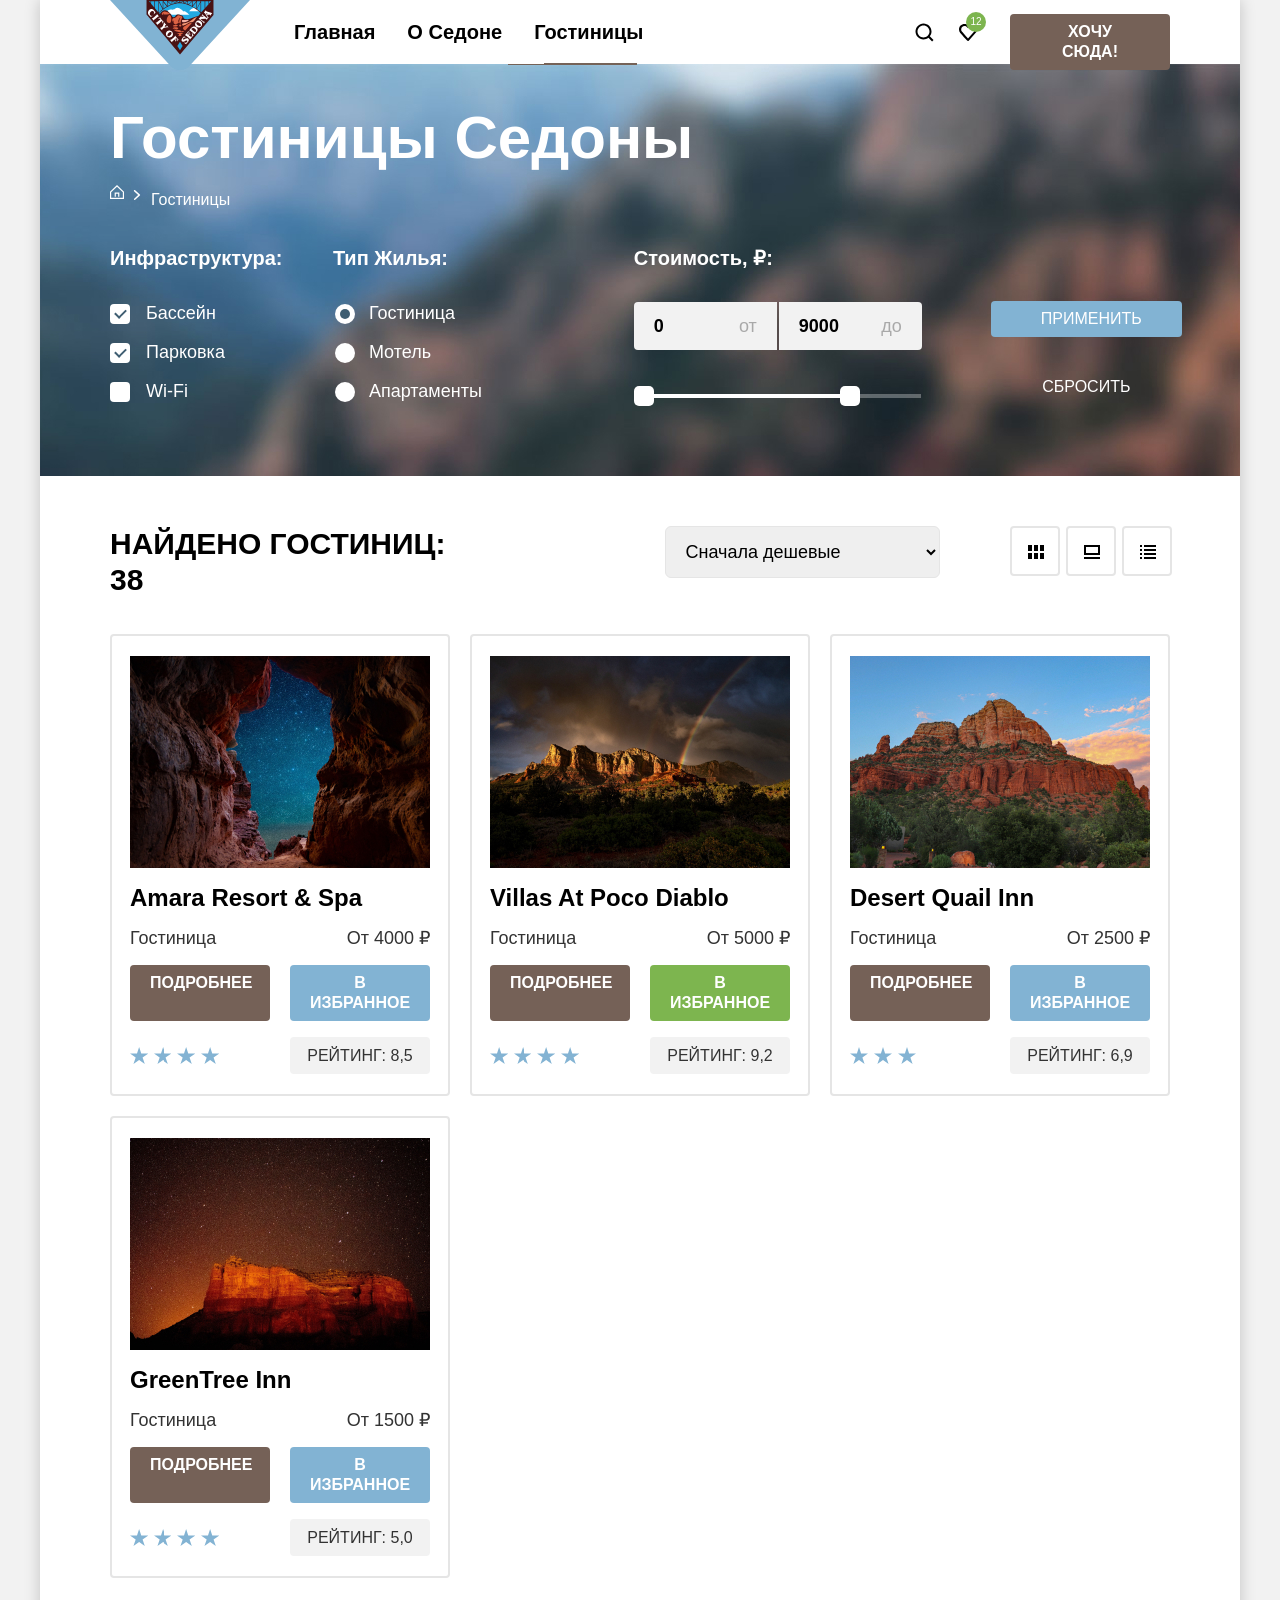
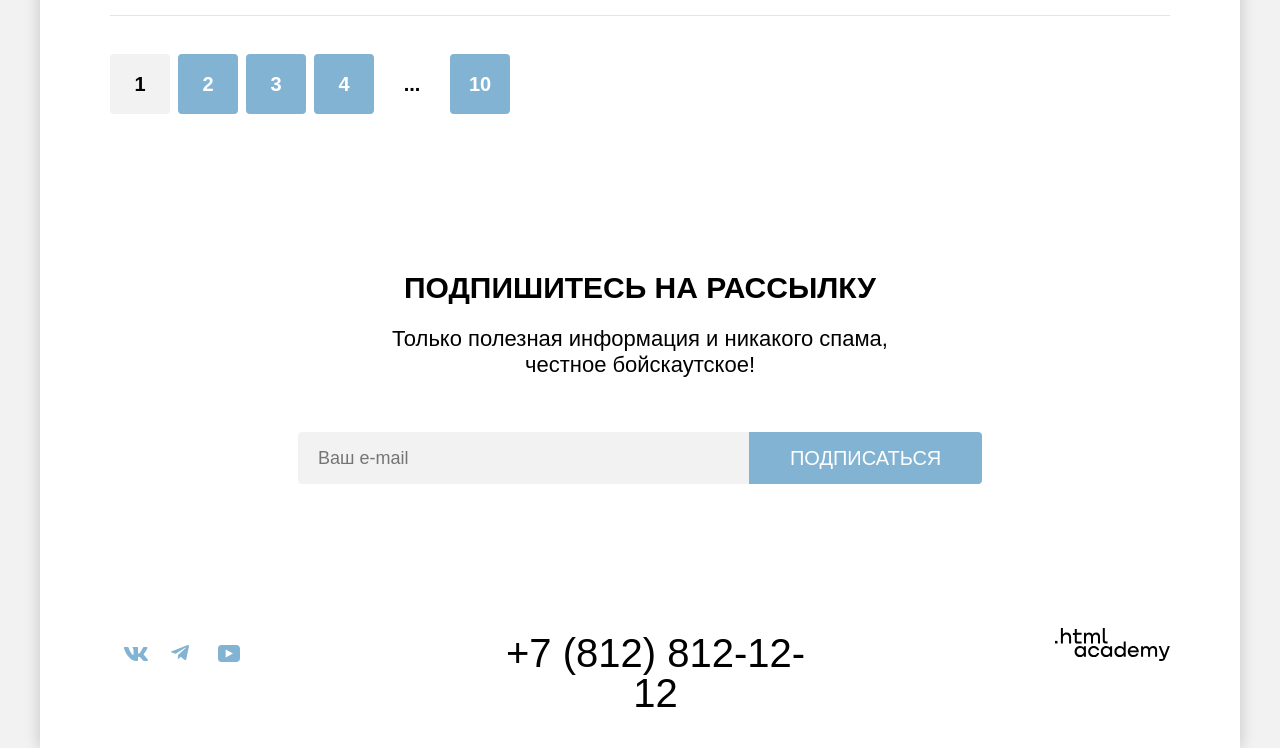
==== commit c2126168: "Merge pull request #2 from EleonoraZhuravlyova/master" ====
--- a/catalog.html
+++ b/catalog.html
@@ -5,6 +5,8 @@
     <meta charset="utf-8">
     <title>Каталог</title>
     <link rel="stylesheet" href="styles/styles.css">
+    <link rel="icon" href="favicon.ico">
+    <link rel="icon" type="images/png" href="images/favicon.png">
   </head>
 
   <body>
@@ -164,8 +166,8 @@
             <ul class="card-list">
               <li class="card">
                 <a class="card-link" href="#">
-                  <img class="card-img" src="/images/hotels/amara.jpg" width="300" height="212"
-                    alt="Amara Resort & Spa">
+                  <img class="card-img" src="./images/hotels/amara.jpg" width="300" height="212"
+                    alt="фото гостиницы Amara Resort & Spa">
                   <h2 class="card-title">Amara Resort & Spa</h2>
                 </a>
                 <div class="card-text">
@@ -184,8 +186,8 @@
               </li>
               <li class="card">
                 <a class="card-link" href="#">
-                  <img class="card-img" src="/images/hotels/diablo.jpg" width="300" height="212"
-                    alt="Amara Resort & Spa">
+                  <img class="card-img" src="./images/hotels/diablo.jpg" width="300" height="212"
+                    alt="фото гостиницы Villas at Poco Diablo">
                   <h2 class="card-title">Villas at Poco Diablo</h2>
                 </a>
                 <div class="card-text">
@@ -204,8 +206,8 @@
               </li>
               <li class="card">
                 <a class="card-link" href="#">
-                  <img class="card-img" src="/images/hotels/desert.jpg" width="300" height="212"
-                    alt="Amara Resort & Spa">
+                  <img class="card-img" src="./images/hotels/desert.jpg" width="300" height="212"
+                    alt="фото гостиницы Desert Quail Inn">
                   <h2 class="card-title">Desert Quail Inn</h2>
                 </a>
                 <div class="card-text">
@@ -224,8 +226,8 @@
               </li>
               <li class="card">
                 <a class="card-link" href="#">
-                  <img class="card-img" src="/images/hotels/greentree.jpg" width="300" height="212"
-                    alt="Amara Resort & Spa">
+                  <img class="card-img" src="./images/hotels/greentree.jpg" width="300" height="212"
+                    alt="фото гостиницы GreenTree Inn">
                   <h2 class="card-title">GreenTree Inn</h2>
                 </a>
                 <div class="card-text">
--- a/styles/styles.css
+++ b/styles/styles.css
@@ -201,15 +201,6 @@
 
 .main {
   flex-grow: 1;
-}
-
-h2 {
-  margin: 0;
-  text-transform: uppercase;
-}
-
-p {
-  margin: 0;
 }
 
 .welcome {
@@ -242,10 +233,11 @@
   font-size: 30px;
   line-height: 36px;
   font-weight: 700;
+  text-transform: uppercase;
 }
 
 .advertising-text {
-  padding-bottom: 69px;
+  padding-bottom: 90px;
   width: 651px;
   margin: 0 auto;
   font-family: PT Sans, sans-serif;
@@ -345,6 +337,7 @@
   font-size: 30px;
   line-height: 36px;
   font-weight: 700;
+ text-transform: uppercase;
 }
 
 .invite-text {
@@ -412,6 +405,7 @@
   font-size: 18px;
   line-height: 21px;
   font-weight: 400;
+  margin: 0;
 }
 
 .hotel-search {
@@ -428,6 +422,7 @@
   font-size: 30px;
   line-height: 36px;
   font-weight: 700;
+  text-transform: uppercase;
 }
 
 .hotel-text {
@@ -484,6 +479,7 @@
   font-size: 30px;
   line-height: 36px;
   font-weight: 700;
+  text-transform: uppercase;
 }
 
 .sub-text {
@@ -506,9 +502,9 @@
 
 .input-email-index {
   border: none;
-  width: 415px;
+  width: 422px;
   border-radius: 4px 0 0 4px;
-  padding: 14px 20px 14px 20px;
+  padding: 20px;
   font-family: PT Sans, sans-serif;
   font-size: 18px;
   line-height: 24px;
@@ -520,7 +516,7 @@
   border: none;
   width: 424px;
   border-radius: 4px 0 0 4px;
-  padding: 20px 14px;
+  padding: 20px 20px;
   font-family: PT Sans, sans-serif;
   font-size: 18px;
   line-height: 24px;
@@ -540,7 +536,7 @@
   font-size: 20px;
   line-height: 36px;
   font-weight: 400;
-  width: 232px;
+  width: 240px;
 }
 
 .page-footer {
@@ -559,13 +555,17 @@
   justify-content: center;
   align-items: center;
   list-style: none;
-  padding: 5px 0;
+  padding: 4px 2px;
   margin: 0;
 }
 
 .socials-item {
   width: 47px;
   height: 40px;
+  display: flex;
+  justify-content: center;
+  align-items: center;
+  list-style: none;
 }
 
 .socials-link {
@@ -602,6 +602,10 @@
 
 .number:active {
   color: rgba(117, 97, 87, 0.3);
+}
+
+.logo-academy-link {
+  color: #000000;
 }
 
 .logo-academy-link:hover {
@@ -1039,14 +1043,14 @@
   line-height: 36px;
   font-weight: 700;
   text-transform: uppercase;
+  margin-right: 200px;
 }
 
 .sorting-control {
   box-sizing: border-box;
   padding: 12px 0 12px 16px;
   width: 292px;
-  margin-right: 70px;
-  margin-left: 200px;
+  height: 52px;
   font-family: PT Sans, sans-serif;
   font-size: 18px;
   line-height: 21px;
@@ -1076,6 +1080,7 @@
   list-style: none;
   padding: 0;
   margin: 0;
+  margin-left: 70px;
 }
 
 .view-item {
@@ -1166,6 +1171,7 @@
   text-transform: capitalize;
   color: #000000;
   padding: 16px 0;
+  margin: 0;
 }
 
 .card-text {
@@ -1428,6 +1434,7 @@
   font-weight: 700;
   text-transform: uppercase;
   padding-bottom: 64px;
+  margin: 0;
 }
 
 .data-list {
@@ -1474,13 +1481,13 @@
   font-weight: 700;
 }
 
-.data-input:hover{
-background-color: #e5e5e5;
-}
-
-.data-input:focus{
-background-color: #e5e5e5;
-border: 2px solid #83b3d3;
+.data-input:hover {
+  background-color: #e5e5e5;
+}
+
+.data-input:focus {
+  background-color: #e5e5e5;
+  border: 2px solid #83b3d3;
 }
 
 .modal-mess {
@@ -1559,16 +1566,18 @@
 
 .kid-label {
   margin-right: 10px;
-  color: #000000;
-  font-weight: 700;
-  font-size: 20px;
-  line-height: 24px;
-  padding-top: 12px;
-  width: 122px;
+  min-width: 49px;
 }
 
 .popover {
+  display: flex;
+  width: 90px;
+  margin-right: 40px;
+}
+
+.popover-section {
   position: relative;
+  padding-top: 10px;
 }
 
 .button-popover {
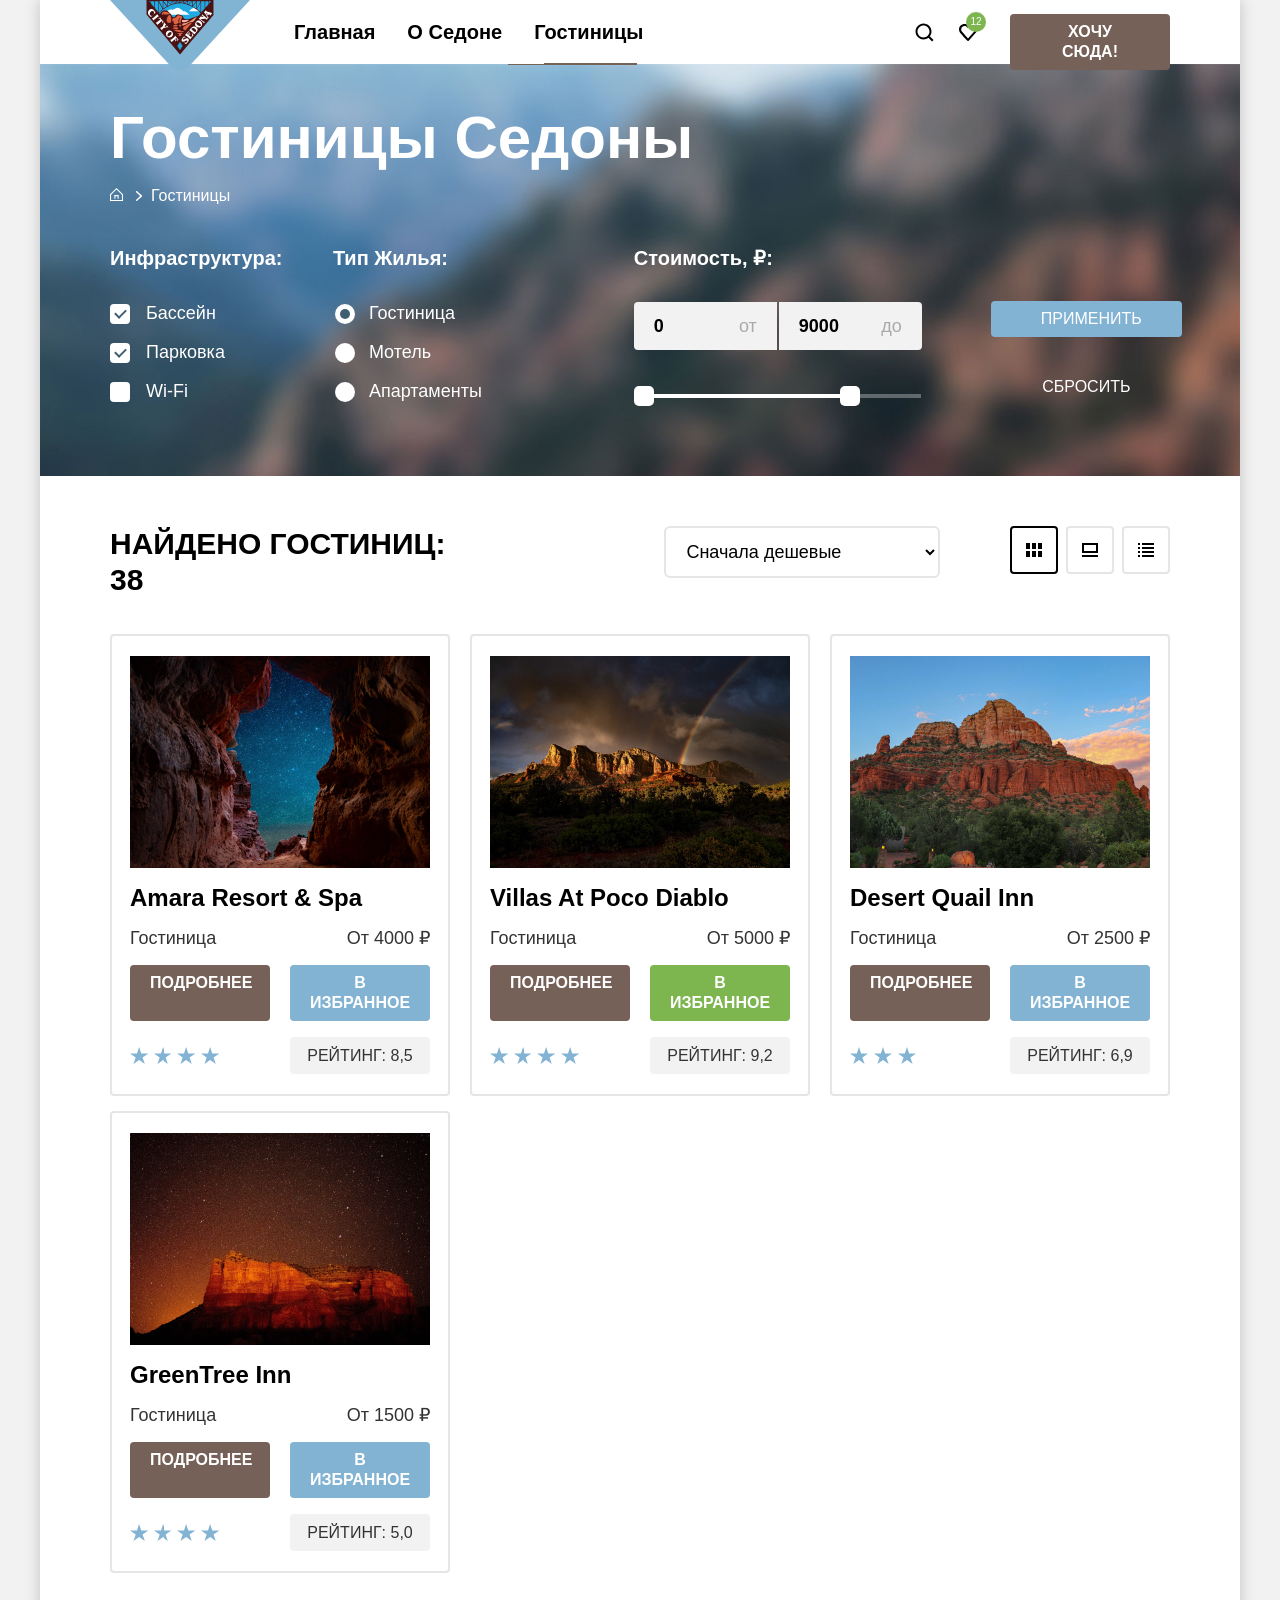
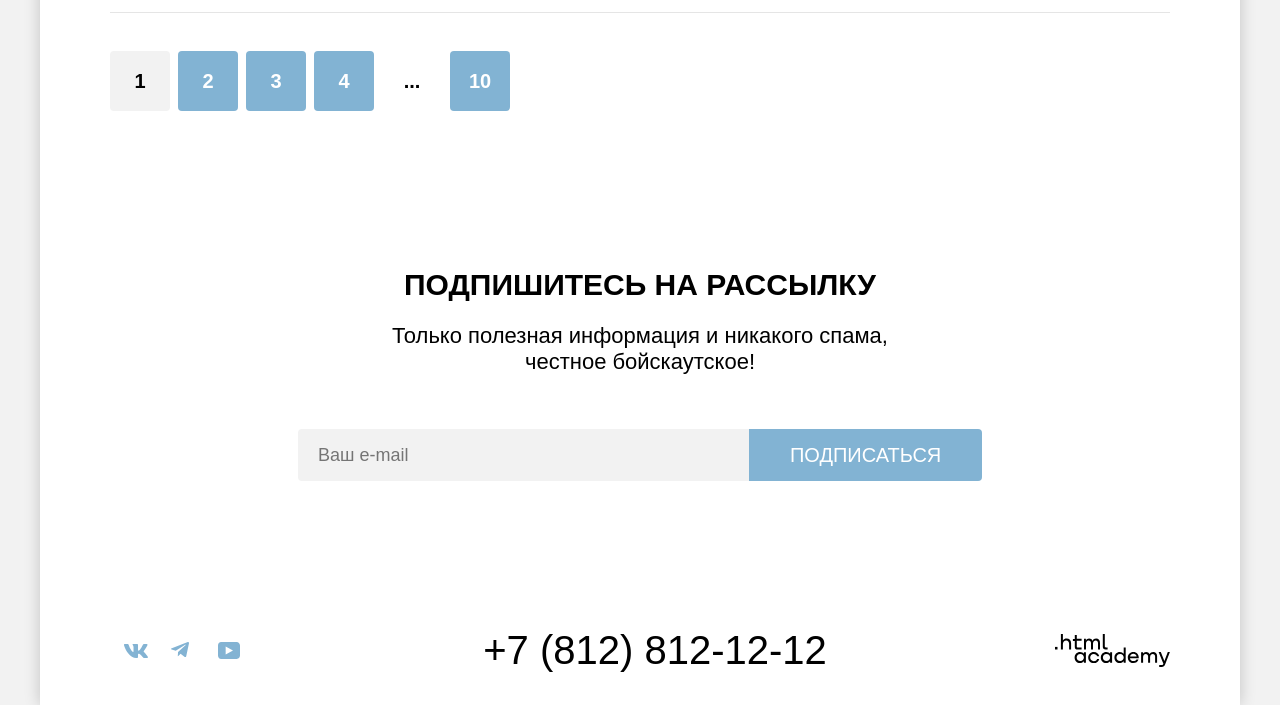
==== commit c6f06abd: "Merge pull request #3 from EleonoraZhuravlyova/master" ====
--- a/catalog.html
+++ b/catalog.html
@@ -145,17 +145,17 @@
             </select>
             <ul class="view-lists">
               <li class="view-item">
-                <a class="view-cards dark-border" href="#">
+                <a class="view-type view-cards view-type-active" href="#">
                   <span class="visually-hidden">Показать карточки</span>
                 </a>
               </li>
-              <li class="view-item light-border">
-                <a class="view-card" href="#">
+              <li class="view-item">
+                <a class="view-type view-card" href="#">
                   <span class="visually-hidden">Показать карточку</span>
                 </a>
               </li>
               <li class="view-item">
-                <a class="view-list" href="#">
+                <a class="view-type view-list" href="#">
                   <span class="visually-hidden">Показать список</span>
                 </a>
               </li>
@@ -176,7 +176,7 @@
                 </div>
                 <div class="buttons">
                   <a class="link-details" href="#">подробнее</a>
-                  <button class="button-favorites" type="submit">в избранное</button>
+                  <button class="button-favorites" type="button">в избранное</button>
                 </div>
                 <div class="rating">
                   <span class="rating-stars stars-four"></span>
@@ -196,7 +196,7 @@
                 </div>
                 <div class="buttons">
                   <a class="link-details" href="#">подробнее</a>
-                  <button class="button-favorites added-favorites" type="submit">в избранное</button>
+                  <button class="button-favorites added-favorites" type="button">в избранное</button>
                 </div>
                 <div class="rating">
                   <span class="rating-stars stars-four"></span>
@@ -216,7 +216,7 @@
                 </div>
                 <div class="buttons">
                   <a class="link-details" href="#">подробнее</a>
-                  <button class="button-favorites" type="submit">в избранное</button>
+                  <button class="button-favorites" type="button">в избранное</button>
                 </div>
                 <div class="rating">
                   <span class="rating-stars stars-three"></span>
@@ -236,7 +236,7 @@
                 </div>
                 <div class="buttons">
                   <a class="link-details" href="#">подробнее</a>
-                  <button class="button-favorites" type="submit">в избранное</button>
+                  <button class="button-favorites" type="button">в избранное</button>
                 </div>
                 <div class="rating">
                   <span class="rating-stars stars-four"></span>
@@ -272,7 +272,8 @@
           <h2 class="sub-title">Подпишитесь на рассылку</h2>
           <p class="sub-text">Только полезная информация и никакого спама, <br>честное бойскаутское!</p>
           <form class="sub-form" action="https://echo.htmlacademy.ru/" method="post">
-            <input class="input-email" type="email" name="email" placeholder="Ваш e-mail" required>
+            <label class="visually-hidden" for="email">Ваш e-mail</label>
+            <input class="input-email" type="email" name="email" id="email" placeholder="Ваш e-mail" required>
             <button class="button-sub" type="submit">Подписаться</button>
           </form>
         </section>
--- a/styles/styles.css
+++ b/styles/styles.css
@@ -61,6 +61,19 @@
   left: 70px;
 }
 
+.logo-sedona-link:hover {
+  opacity: 0.6;
+}
+
+.logo-sedona-link:focus {
+  outline: none;
+  opacity: 0.6;
+}
+
+.logo-sedona-link:active {
+  opacity: 0.3;
+}
+
 .nav {
   display: flex;
   justify-content: space-between;
@@ -86,6 +99,19 @@
   line-height: 24px;
   font-weight: 700;
   text-align: center;
+}
+
+.nav-link:hover {
+  color: #756157;
+}
+
+.nav-link:focus {
+  color: #756157;
+  outline: none;
+}
+
+.nav-link:active {
+  color: rgba(117, 97, 87, 0.3);
 }
 
 .activ-page-home {
@@ -151,6 +177,19 @@
   padding: 22px 12px;
 }
 
+.search:hover {
+  opacity: 0.6;
+}
+
+.search:focus {
+  outline: none;
+  opacity: 0.6;
+}
+
+.search:active {
+  opacity: 0.3;
+}
+
 .favorites {
   background: url("../images/icons/heart.svg");
   background-repeat: no-repeat;
@@ -159,7 +198,19 @@
   width: 20px;
   height: 20px;
   padding: 22px 12px;
-
+}
+
+.favorites:hover {
+  opacity: 0.6;
+}
+
+.favorites:focus {
+  outline: none;
+  opacity: 0.6;
+}
+
+.favorites:active {
+  opacity: 0.3;
 }
 
 .number-favorites {
@@ -196,7 +247,18 @@
   font-weight: 700;
   border: none;
   border-radius: 4px;
-
+}
+
+.button-wish:hover {
+  background-color: #615048;
+}
+
+.button-wish:focus {
+  background-color: #615048;
+}
+
+.button-wish:active {
+  color: rgba(255, 255, 255, 0.3);
 }
 
 .main {
@@ -337,7 +399,7 @@
   font-size: 30px;
   line-height: 36px;
   font-weight: 700;
- text-transform: uppercase;
+  text-transform: uppercase;
 }
 
 .invite-text {
@@ -352,7 +414,8 @@
 
 .adviсe-list {
   display: flex;
-  justify-content: space-between;
+  flex-wrap: wrap;
+  justify-content: flex-start;
   align-items: center;
   list-style: none;
   width: 1200px;
@@ -383,7 +446,7 @@
 }
 
 .adviсe-item:nth-child(2n-1) {
-  background-color: #83B3D31F;
+  background-color: rgba(131, 179, 211, 0.122);
 }
 
 .adviсe-title {
@@ -392,7 +455,7 @@
   text-align: center;
   padding: 102px 0 30px 0;
   width: 230px;
-  font-family: PT Sans, sans-serif;
+  font-family: "PT Sans", sans-serif;
   font-size: 24px;
   line-height: 28px;
   font-weight: 700;
@@ -401,7 +464,7 @@
 .adviсe-text {
   text-align: center;
   width: 230px;
-  font-family: PT Sans, sans-serif;
+  font-family: "PT Sans", sans-serif;
   font-size: 18px;
   line-height: 21px;
   font-weight: 400;
@@ -418,7 +481,7 @@
   padding-bottom: 20px;
   width: 592px;
   margin: 0 auto;
-  font-family: PT Sans, sans-serif;
+  font-family: "PT Sans", sans-serif;
   font-size: 30px;
   line-height: 36px;
   font-weight: 700;
@@ -455,6 +518,22 @@
   margin: 0 auto;
 }
 
+.sub-hotel-search:hover {
+  background-color: #615048;
+}
+
+.sub-hotel-search:focus {
+  background-color: #615048;
+}
+
+.sub-hotel-search:active {
+  color: rgba(255, 255, 255, 0.3);
+}
+
+.sub-hotel-search:disabled {
+  background-color: #e5e5e5;
+}
+
 .sub-index {
   background-color: #334d57;
   background-image: url("../images/subscribe-background.jpg");
@@ -511,6 +590,15 @@
   font-weight: 400;
 }
 
+.input-email-index:hover {
+  background-color: #e5e5e5;
+}
+
+.input-email-index:focus {
+  background-color: #e5e5e5;
+  outline: 2px solid #83b3d3;
+}
+
 .input-email {
   background-color: #f2f2f2;
   border: none;
@@ -521,6 +609,15 @@
   font-size: 18px;
   line-height: 24px;
   font-weight: 400;
+}
+
+.input-email:hover {
+  background-color: #e5e5e5;
+}
+
+.input-email:focus {
+  background-color: #e5e5e5;
+  outline: 2px solid #83b3d3;
 }
 
 .button-sub {
@@ -539,6 +636,22 @@
   width: 240px;
 }
 
+.button-sub:hover {
+  background-color: #68a2ca;
+}
+
+.button-sub:focus {
+  background-color: #68a2ca;
+}
+
+.button-sub:active {
+  color: rgba(255, 255, 255, 0.3);
+}
+
+.button-sub:disabled {
+  background-color: #e5e5e5;
+}
+
 .page-footer {
   display: flex;
   width: 1060px;
@@ -591,7 +704,7 @@
   color: rgba(104, 163, 202, 0.3);
 }
 
-.number .number:hover {
+.number:hover {
   color: #756157;
 }
 
@@ -634,12 +747,13 @@
   font-size: 40px;
   line-height: 40px;
   font-weight: 400;
-  padding: 5px 195px;
-  min-width: 331px;
+  padding: 5px 186px;
+  min-width: 348px;
 }
 
 .creator {
   width: 115px;
+  padding-top: 9px;
 }
 
 .logo-academy {
@@ -651,14 +765,14 @@
   background: url("../images/filter-backgroud.jpg");
   background-color: #334d57;
   background-repeat: no-repeat;
-  font-family: PT Sans, sans-serif;
+  font-family: "PT Sans", sans-serif;
 }
 
 .inner-header {
   color: #ffffff;
-  font-family: PT Sans, sans-serif;
+  font-family: "PT Sans", sans-serif;
   width: 1060px;
-  padding: 35px 70px 40px 70px;
+  padding: 35px 70px 43px 70px;
 
 }
 
@@ -668,11 +782,12 @@
   font-size: 60px;
   line-height: 78px;
   font-weight: 700;
-  padding-bottom: 8px;
+  padding-bottom: 5px;
 }
 
 .breadcrumbs {
   display: flex;
+  align-items: center;
   flex-wrap: wrap;
   list-style: none;
   font-size: 16px;
@@ -681,13 +796,27 @@
   padding: 0;
   margin: 0;
   height: 21px;
-  gap: 24px;
-}
-
+}
 
 .breadcrumbs-item:not(:first-child) {
-  list-style-image: url("../images/icons/breadcrumbs-marker.svg");
-  padding-left: 3px;
+  position: relative;
+  padding-left: 16px;
+  margin-left: 12px;
+  padding-top: 3px;
+}
+
+.breadcrumbs-item:not(:first-child)::before {
+  content: "";
+  background: url("../images/icons/breadcrumbs-marker.svg") no-repeat 0 0;
+  width: 8px;
+  height: 16px;
+  position: absolute;
+  top: 4px;
+  left: 0;
+}
+
+.breadcrumbs-item::marker {
+  line-height: 1;
 }
 
 .breadcrumbs-home {
@@ -697,9 +826,8 @@
   background-repeat: no-repeat;
   background-position: 0 0;
   background-size: cover;
-  width: 12px;
+  width: 13px;
   height: 13px;
-  padding: 7px;
 }
 
 .breadcrumbs-link:hover {
@@ -708,6 +836,7 @@
 
 .breadcrumbs-link:focus {
   outline: none;
+  opacity: 0.6;
 }
 
 .breadcrumbs-link:active {
@@ -889,13 +1018,17 @@
   position: relative;
 }
 
+.control:focus + .control-label::before {
+  outline: 3px solid #83b3d3;
+}
+
 .range-input:hover {
   background-color: #e5e5e5;
 }
 
 .range-input:focus {
   background-color: #e5e5e5;
-  border: 2px solid #82b3d3;
+  outline: 3px solid #82b3d3;
 }
 
 .range-label {
@@ -913,6 +1046,10 @@
   -webkit-appearance: none;
   margin: 0;
 }
+
+/* range-input[type="number"] {
+  -moz-appearance: textfield;
+} */
 
 .range-box {
   padding-top: 44px;
@@ -939,6 +1076,18 @@
   border: none;
   border-radius: 5px;
   cursor: pointer;
+}
+
+.range-toggle:hover {
+  background-color: #e5e5e5;
+}
+
+.range-toggle:focus {
+  outline: 3px solid #83b3d3;
+}
+
+.range-toggle:active {
+  outline: 3px solid #83b3d3;
 }
 
 .toggle-min {
@@ -983,6 +1132,7 @@
 
 .button-look:focus {
   background-color: #68a2ca;
+  outline: none;
 }
 
 .button-look:active {
@@ -1015,7 +1165,7 @@
 }
 
 .button-reset:focus {
-  border: 3px solid #82b3d3;
+  outline: 3px solid #82b3d3;
 }
 
 .button-reset:active {
@@ -1038,7 +1188,7 @@
   justify-content: center;
   align-items: center;
   margin: 0;
-  font-family: PT Sans, sans-serif;
+  font-family: "PT Sans", sans-serif;
   font-size: 30px;
   line-height: 36px;
   font-weight: 700;
@@ -1051,12 +1201,13 @@
   padding: 12px 0 12px 16px;
   width: 292px;
   height: 52px;
-  font-family: PT Sans, sans-serif;
+  font-family: "PT Sans", sans-serif;
   font-size: 18px;
   line-height: 21px;
   font-weight: 400;
   border-radius: 6px;
-  border-color: #e5e5e5;
+  border: 2px solid #e5e5e5;
+  background-color: #ffffff;
 }
 
 .sorting-control:hover {
@@ -1065,6 +1216,7 @@
 
 .sorting-control:focus {
   border: 2px solid #68a2ca;
+  outline: none;
 }
 
 .sorting-control:disabled {
@@ -1086,50 +1238,47 @@
 .view-item {
   width: 46px;
   height: 46px;
+  border-radius: 4px;
+}
+
+.view-type {
+  display: block;
+  background-repeat: no-repeat;
+  background-position: center;
+  width: 12px;
+  height: 10px;
+  padding: 17px 16px;
   border: 2px solid #e5e5e5;
   border-radius: 4px;
 }
 
-.view-item:hover {
-  border: 2px solid #000000;
-}
-
-.view-item:focus {
-  border: 2px solid #68a2ca;
-}
-
-.view-item:active {
-  border: 2px solid #000000;
+.view-type-active {
+  border-color: #000000;
 }
 
 .view-cards {
   background-image: url("../images/icons/cards.svg");
-  display: block;
-  background-repeat: no-repeat;
-  background-position: center;
-  width: 16px;
-  height: 14px;
-  padding: 17px 16px;
 }
 
 .view-card {
   background-image: url("../images/icons/card.svg");
-  display: block;
-  background-repeat: no-repeat;
-  background-position: center;
-  width: 16px;
-  height: 14px;
-  padding: 17px 16px;
 }
 
 .view-list {
   background-image: url("../images/icons/list.svg");
-  display: block;
-  background-repeat: no-repeat;
-  background-position: center;
-  width: 16px;
-  height: 14px;
-  padding: 17px 16px;
+}
+
+.view-type:hover {
+  border-color: #000000;
+}
+
+.view-type:focus {
+  border-color: #68a2ca;
+  outline: none;
+}
+
+.view-type:active {
+  border-color: #000000;
 }
 
 .card-list {
@@ -1138,7 +1287,7 @@
   margin: 0;
   padding: 0;
   list-style: none;
-  gap: 20px;
+  gap: 15px 20px;
 }
 
 .cards-hotels {
@@ -1156,6 +1305,19 @@
 
 .card-link {
   text-decoration: none;
+}
+
+.card-link:hover {
+  opacity: 0.6;
+}
+
+.card-link:focus {
+  opacity: 0.6;
+  outline: none;
+}
+
+.card-link:active {
+  opacity: 0.3;
 }
 
 .card-img {
@@ -1345,7 +1507,7 @@
   list-style: none;
   padding: 0;
   margin: 0;
-  padding-top: 36px;
+  padding-top: 38px;
   padding-bottom: 60px;
   position: relative;
 }
@@ -1487,7 +1649,7 @@
 
 .data-input:focus {
   background-color: #e5e5e5;
-  border: 2px solid #83b3d3;
+  outline: 3px solid #83b3d3;
 }
 
 .modal-mess {
@@ -1544,7 +1706,6 @@
 .button-sign:focus {
   color: #000000;
   border: 2px solid #82b3d3;
-
 }
 
 .number-input {
@@ -1556,8 +1717,18 @@
   line-height: 24px;
   background-color: #f2f2f2;
   border: none;
-  padding: 0;
+  padding: 10px;
   box-sizing: border-box;
+}
+
+input[type="number"]::-webkit-outer-spin-button,
+input[type="number"]::-webkit-inner-spin-button {
+  -webkit-appearance: none;
+  margin: 0;
+}
+
+input[type=number] {
+  -moz-appearance: textfield;
 }
 
 .number-input::placeholder {
@@ -1629,11 +1800,11 @@
   left: 115px;
 }
 
-.popover:hover .popover-content {
-  display: block;
-}
-
-.popover:focus-within .popover-content {
+.popover:hover.popover-content {
+  display: block;
+}
+
+.popover:focus-within.popover-content {
   display: block;
 }
 
@@ -1654,6 +1825,14 @@
   border: none;
 }
 
+.search-modal:hover {
+  background-color: #68a2ca;
+}
+
+.search-modal:focus {
+  background-color: #68a2ca;
+}
+
 .search-modal:active {
   color: rgba(255, 255, 255, 0.3)
 }
@@ -1698,7 +1877,7 @@
 
 .close-modal:focus {
   background-color: #e5e5e5;
-  border: 2px solid #83b3d3;
+  outline: 3px solid #83b3d3;
   box-sizing: border-box;
 }
 
